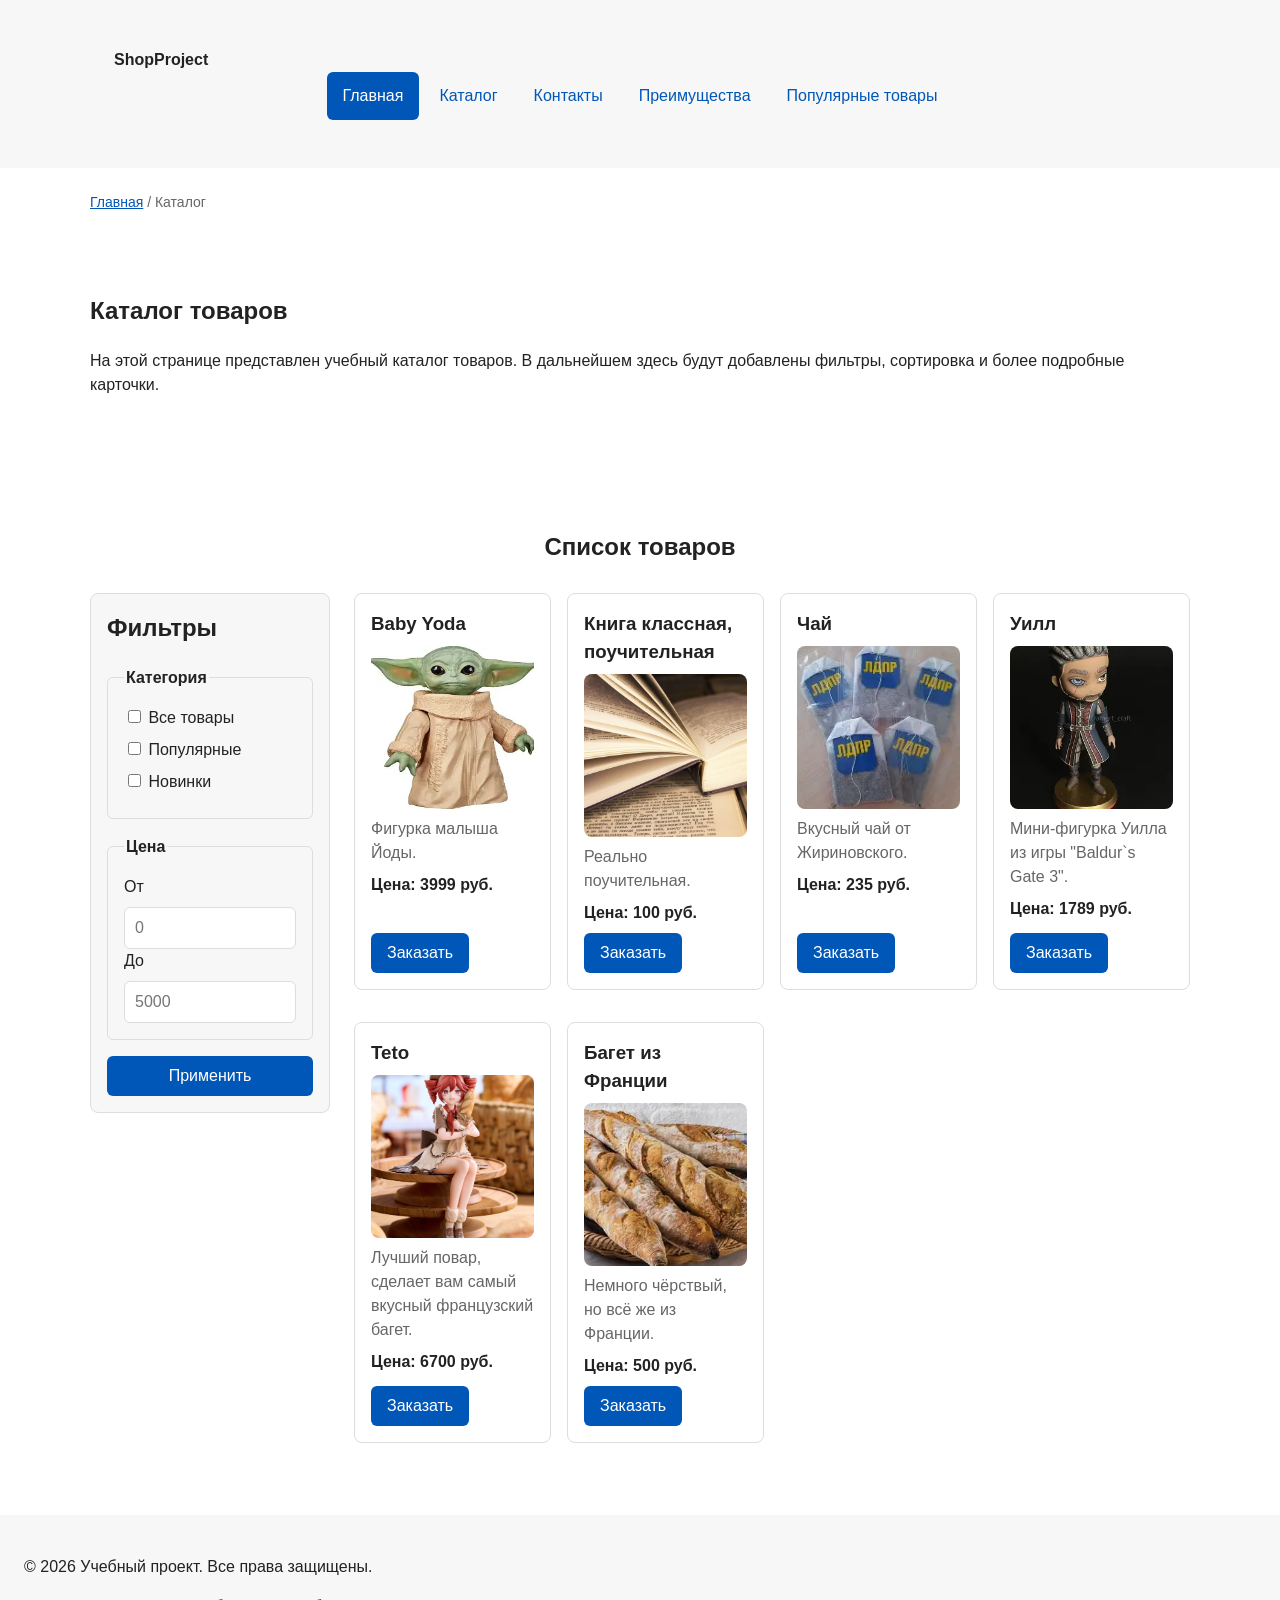
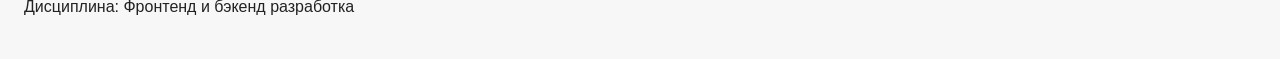
==== catalog.html @ 4adb5314 "feat: add JavaScript basics to shop project" ====
<!DOCTYPE html>
<html lang="ru">
<head>
  <meta charset="UTF-8">
  <meta name="viewport" content="width=device-width, initial-scale=1.0">
  <meta name="description" content="Каталог товаров учебного интернет-магазина.">
  <meta property="og:type" content="website">
  <meta property="og:title" content="Учебный интернет-магазин">
  <meta property="og:description" content="Учебный frontend-проект интернет-магазина.">
  <meta property="og:image" content="https://needmorecoffee2.github.io/kr1-html-css-shop/images/preview.jpg">
  <title>Каталог товаров — Учебный интернет-магазин</title>
  <link rel="stylesheet" href="css/style.css">
  <link rel="stylesheet" href="css/responsive.css">
  <script src="js/data.js" defer></script>
  <script src="js/main.js" defer></script>
</head>
<body>
  <a class="skip-link" href="#main">Перейти к основному содержимому</a>

  <header class="site-header">
    <div class="site-header__inner">
      <a class="site-header__logo" href="index.html">ShopProject</a>

      <nav class="site-nav" aria-label="Основная навигация">
        <ul class="site-nav__list">
          <li class="site-nav__item">
            <a class="site-nav__link site-nav__link--active" href="index.html">
              Главная
            </a>
          </li>
          <li class="site-nav__item">
            <a class="site-nav__link" href="catalog.html">Каталог</a>
          </li>
          <li class="site-nav__item">
            <a class="site-nav__link" href="contacts.html">Контакты</a>
          </li>
          <li class="site-nav__item">
            <a class="site-nav__link" href="index.html#advantages">Преимущества</a>
          </li>
          <li class="site-nav__item">
            <a class="site-nav__link" href="index.html#popular">
              Популярные товары
            </a>
          </li>
        </ul>
      </nav>
    </div>
  </header>

  <main id="main">
    <nav class="breadcrumbs" aria-label="Хлебные крошки">
      <a class="breadcrumbs__link" href="index.html">Главная</a>
      <span class="breadcrumbs__current">Каталог</span>
    </nav>

    <section class="section">
      <h1 class="section__title">Каталог товаров</h1>
      <p>
        На этой странице представлен учебный каталог товаров.
        В дальнейшем здесь будут добавлены фильтры, сортировка и более
        подробные карточки.
      </p>
    </section>

    <div class="title">
      <h2>Список товаров</h2>
    </div>

    <section class="catalog-layout">
      <aside class="catalog-filters">
        <h2 class="section__title">Фильтры</h2>

        <form class="filters-form" action="#" method="get">
          <fieldset class="filters-form__fieldset">
            <legend class="filters-form__legend">Категория</legend>

            <label class="filters-form__label">
              <input class="filters-form__input" type="checkbox" name="category" value="all">
              Все товары
            </label>

            <label class="filters-form__label">
              <input class="filters-form__input" type="checkbox" name="category" value="popular">
              Популярные
            </label>

            <label class="filters-form__label">
              <input class="filters-form__input" type="checkbox" name="category" value="new">
              Новинки
            </label>
          </fieldset>

          <fieldset class="filters-form__fieldset">
            <legend class="filters-form__legend">Цена</legend>

            <label class="filters-form__label" for="price-from">От</label>
            <input class="filters-form__input" id="price-from" name="price-from" type="number" min="0" placeholder="0">

            <label class="filters-form__label" for="price-to">До</label>
            <input class="filters-form__input" id="price-to" name="price-to" type="number" min="0" placeholder="5000">
          </fieldset>

          <button class="button button--primary" type="submit">Применить</button>
        </form>
      </aside>

      <section class="catalog-products">
        <!-- <h2>Список товаров</h2> -->

        <div class="products-grid">
          <!-- <section class="section"> -->
            <!-- <h2 class="section__title">Список товаров</h2> -->

            <article class="product-card">
              <h3 class="product-card__title">Baby Yoda</h3>
              <img class="product-card__img" src="images/BY.webp" alt="Йода">
              <p class="product-card__description">Фигурка малыша Йоды.</p>
              <p class="product-card__price">Цена: 3999 руб.</p>
              <a class="button button--primary product-card__button" type="button" href="product.html?id=1" data-product="1">Заказать</a>
            </article>

            <article class="product-card">
              <h3 class="product-card__title">Книга классная, поучительная</h3>
              <img class="product-card__img" src="images/Book.webp" alt="Йода">
              <p class="product-card__description">Реально поучительная.</p>
              <p class="product-card__price">Цена: 100 руб.</p>
              <a class="button button--primary product-card__button" type="button" href="product.html?id=2" data-product="2">Заказать</a>
            </article>

            <article class="product-card">
              <h3 class="product-card__title">Чай</h3>
              <img class="product-card__img" src="images/tea.webp" alt="Чай">
              <p class="product-card__description">Вкусный чай от Жириновского.</p>
              <p class="product-card__price">Цена: 235 руб.</p>
              <a class="button button--primary product-card__button" type="button" href="product.html?id=3" data-product="3">Заказать</a>
            </article>

            <article class="product-card">
              <h3 class="product-card__title">Уилл</h3>
              <img class="product-card__img" src="images/BG3.webp" alt="Уилл">
              <p class="product-card__description">Мини-фигурка Уилла из игры "Baldur`s Gate 3".</p>
              <p class="product-card__price">Цена: 1789 руб.</p>
              <a class="button button--primary product-card__button" type="button" href="product.html?id=4" data-product="4">Заказать</a>
            </article>

            <article class="product-card">
              <h3 class="product-card__title">Teto</h3>
              <img class="product-card__img" src="images/Banner.webp" alt="Teto">
              <p class="product-card__description">Лучший повар, сделает вам самый вкусный французский багет.</p>
              <p class="product-card__price">Цена: 6700 руб.</p>
              <a class="button button--primary product-card__button" type="button" href="product.html?id=5" data-product="5">Заказать</a>
            </article>

            <article class="product-card">
              <h3 class="product-card__title">Багет из Франции</h3>
              <img class="product-card__img" src="images/France.webp" alt="Багет">
              <p class="product-card__description">Немного чёрствый, но всё же из Франции.</p>
              <p class="product-card__price">Цена: 500 руб.</p>
              <a class="button button--primary product-card__button" type="button" href="product.html?id=6" data-product="6">Заказать</a>
            </article>
          <!-- </section> -->
        </div>
      </section>
    </section>
  </main>

  <footer>
    <p>&copy; 2026 Учебный проект. Все права защищены.</p>
    <p>Дисциплина: Фронтенд и бэкенд разработка</p>
  </footer>
</body>
</html>
---- css/style.css ----
/* ===============================
   1. Переменные проекта
   =============================== */
:root {
  /* Основные цвета проекта */
  --color-bg: #ffffff;
  --color-text: #222222;
  --color-muted: #666666;
  --color-primary: #0057b8;
  --color-primary-dark: #003f86;
  --color-border: #dddddd;
  --color-surface: #f7f7f7;
  --color-surface-accent: #eef5ff;
  --color-danger: #b00020;
  --color-success: #168a2f;
  --color-success-bg: #eefaf0;
  --color-white: #ffffff;
  --color-gray: #d0cccc;

  /* Отступы */
  --space-xs: 4px;
  --space-sm: 8px;
  --space-md: 16px;
  --space-lg: 24px;
  --space-xl: 32px;

  /* Скругления */
  --radius-sm: 6px;
  --radius-md: 8px;
  --radius-lg: 12px;

  /* Размеры */
  --container-width: 1100px;
  --min-img-width: 200px;
  --max-img-width: 400px;
}
/* ===============================
   2. Базовые стили
   =============================== */
* {
  box-sizing: border-box;
}

html {
  scroll-behavior: smooth;
}

:target {
  outline: 2px dashed var(--color-primary);
  outline-offset: 4px;
}

body {
  margin: 0;
  font-family: Arial, sans-serif;
  line-height: 1.5;
  color: var(--color-text);
  background-color: var(--color-bg);
}

header,
main,
footer {
  padding: var(--space-lg);
}

header {
  background-color: var(--color-surface);
}

footer {
  background-color: var(--color-surface);
}

.site-header {
  background-color: var(--color-surface);
}

.site-header__inner {
  max-width: var(--container-width);
  margin: 0 auto;
  padding: var(--space-lg);
}

.site-header__logo {
  font-weight: 700;
  color: var(--color-text);
  text-decoration: none;
}

.site-nav__list {
  display: flex;
  flex-wrap: wrap;
  justify-content: center;
  align-items: center;
  gap: var(--space-md);
  padding: 0;
  margin: var(--space-md) 0 0;
  list-style: none;
}

/* .site-nav__item {
  margin-bottom: var(--space-sm);
} */

/*
  Оформляем ссылки меню.
*/
.site-nav__link {
  display: inline-block;
  padding: var(--space-sm) var(--space-md);
  color: var(--color-primary);
  text-decoration: none;
  border-radius: var(--radius-sm);
}

.site-nav__link:hover {
  color: var(--color-white);
  background-color: var(--color-primary);
}

.site-nav__link:focus-visible {
  outline: 2px solid var(--color-primary);
  outline-offset: 3px;
}

.site-nav__link--active {
  color: var(--color-white);
  background-color: var(--color-primary);
}
/* ===============================
   3. Общие элементы интерфейса
   =============================== */
a {
  color: var(--color-primary);
}

a:hover {
  color: var(--color-primary-dark);
}

a:focus-visible {
  outline: 2px solid var(--color-primary);
  outline-offset: 3px;
}

/*
  Пока это обычная ссылка, но визуально она оформляется как кнопка.
*/
.button {
  display: inline-block;
  padding: var(--space-sm) var(--space-md);
  border: none;
  border-radius: var(--radius-sm);
  font: inherit;
  text-decoration: none;
  cursor: pointer;
}

.button--primary {
  color: var(--color-white);
  background-color: var(--color-primary);
}

.button--primary:hover {
  color: var(--color-bg);
  background-color: var(--color-primary-dark);
}

.button--secondary {
  color: var(--color-primary);
  background-color: transparent;
  border: 1px solid var(--color-primary);
}

.button--secondary:hover {
  color: var(--color-white);
  background-color: var(--color-primary);
}

.button:focus-visible {
  outline: 2px solid var(--color-primary);
  outline-offset: 3px;
}

.button:disabled, .button--disabled {
  opacity: 0.6;
  cursor: not-allowed;
}
/* ===============================
   4. Компоненты страницы
   =============================== */
.hero {
  max-width: var(--container-width);
  margin: 0 auto var(--space-xl);
  padding: var(--space-xl) var(--space-lg);
  background-color: var(--color-surface-accent);
  border-radius: var(--radius-lg);
}

.table {
  width: var(--container-width);
  margin: 0 auto var(--space-xl);
  border-collapse: collapse;
  background-color: var(--color-bg);
  border-radius: var(--radius-md);
}

.table__caption {
  caption-side: top;
  text-align: left;
  font-weight: 700;
  font-size: 24px;
  padding: var(--space-sm) 0;
  color: var(--color-text);
}

.table__th,
.table__td {
  padding: var(--space-sm) var(--space-md);
  border-bottom-width: 1px;
  border-bottom-style: solid;
  border-bottom-color: var(--color-border);
  text-align: left;
  vertical-align: middle;
}

.table__head-th {
  background-color: var(--color-primary);
  color: var(--color-bg);
}

.table__body-th {
  background-color: var(--color-primary-dark);
  color: var(--color-bg);
}

.table__body-tr:hover {
  background-color: var(--color-gray);
}

.section {
  max-width: var(--container-width);
  margin: 0 auto var(--space-xl);
}

.section__title {
  margin-top: 0;
}

.catalog-layout {
  max-width: var(--container-width);
  margin: 0 auto var(--space-xl);
  display: grid;
  /* grid-template-columns: 260px 1fr; */
  /* grid-template-areas: "filters products"; */
  gap: var(--space-lg);
}

.catalog-filters {
  /* grid-area: filters; */
  padding: var(--space-md);
  border: 1px solid var(--color-border);
  border-radius: var(--radius-md);
  background-color: var(--color-surface);
}

/* .catalog-products {
  grid-area: products;
} */

.card-all-list {
  width: 100%;
  /* width: 600px; */
  display: flex;
  flex-direction: column;
  /* margin: var(--space-md) auto; */
  gap: var(--space-xs);
  padding: var(--space-xs);
  border: none;
  border-radius: var(--radius-xs);
  /* background-color: var(--color-gray); */
}

.card-all-list__aside {
  width: 60%;
  /* width: var(--container-width); */
  /* font-size: 0; */
  /* overflow-x: auto;
  overflow-y: auto; */
  display: flex;
  flex-direction: column;
  margin: auto;
  gap: var(--space-sm);
  padding: var(--space-sm);
  border: var(--color-bg);
  border-radius: var(--radius-sm);
  background-color: var(--color-bg);
}

.card-all-list__img {
  /* width: 300px; */
  min-width: var(--min-img-width);
  max-width: var(--max-img-width);
  margin: 0 auto;
}

.card-all-list__text-item {
text-align: center;
width: 100%;
}

.card-all-list__button {
  margin: 0 auto;
}

.card-all-list__input {
  width: 50%;
  margin: auto;
}

.question-form__item {
  width: 50%;
  margin: 0 auto;
}

.title {
  display: flex;
  justify-content: center;
  margin-bottom: var(--space-sm);
}

/* .products-grid {
  display: grid; */
  /* grid-template-columns: repeat(3, 1fr); */
  /* gap: var(--space-lg);
} */

.product-card {
  display: flex;
  flex-direction: column;
  gap: var(--space-sm);
  margin-bottom: var(--space-md);
  padding: var(--space-md);
  border: 1px solid var(--color-border);
  border-radius: var(--radius-md);
  background-color: var(--color-bg);
}

.product-card:hover {
  border-color: var(--color-primary);
}

.product-card--featured {
  border-color: var(--color-primary);
}

.product-card--discount {
  border-color: var(--color-danger);
}

/* .product-card__img {
  width: var(--min-img-width); */
  /* height: var(--min-img-width); */
/* } */

.product-card__title {
  margin: 0;
  color: var(--color-text);
}

.product-card__description {
  margin: 0;
  color: var(--color-muted);
}

.product-card__price {
  margin: 0;
  font-weight: 700;
}

.product-card--discount .product-card__price {
  color: var(--color-danger);
}

.product-card__button {
  margin-top: auto;
  align-self: flex-start;
}

.aside-info {
  max-width: var(--container-width);
  margin: 0 auto var(--space-xl);
  padding: var(--space-md);
  border-left: 4px solid var(--color-primary);
  background-color: var(--color-surface);
}

.general-aside {
  display: flex;
  flex-direction: column;
  align-items: center;
  justify-content: center;
  max-width: var(--container-width);
  margin: 0 auto var(--space-xl);
  gap: var(--space-md);
}

.general-div {
  /* width: 100%;
  display: flex; */
  /* justify-content: center; */
  display: flex;
  flex-direction: column;
  justify-content: center;
  gap: var(--space-sm);
  margin-bottom: var(--space-md);
  padding: var(--space-md);
}

.general-aside__img {
  min-width: var(--min-img-width);
  max-width: var(--max-img-width);
}

.general-aside__small {
  color: var(--color-muted);

}

.breadcrumbs {
  max-width: var(--container-width);
  margin: 0 auto var(--space-md);
  font-size: 14px;
  color: var(--color-muted);
}

.breadcrumbs__link {
  color: var(--color-primary);
}

.breadcrumbs__link-not-first {
  color: var(--color-primary);
}

.breadcrumbs__link-not-first::before {
  content: " / ";
  color: var(--color-muted);
}

.breadcrumbs__current::before {
  content: " / ";
  color: var(--color-muted);
}

.filters-form {
  display: grid;
  gap: var(--space-md);
}

.filters-form__fieldset {
  margin: 0;
  padding: var(--space-md);
  border: 1px solid var(--color-border);
  border-radius: var(--radius-sm);
}

.filters-form__legend {
  font-weight: 700;
}

.filters-form__label {
  display: block;
  margin-bottom: var(--space-sm);
}

.filters-form__input[type="number"] {
  width: 100%;
  padding: 8px 10px;
  border: 1px solid var(--color-border);
  border-radius: var(--radius-sm);
  font: inherit;
}
/* ===============================
   5. Форма и модальное окно
   =============================== */
/* .order-dialog {
  width: min(100% - 32px, 560px);
  padding: var(--space-lg);
  border: none;
  border-radius: var(--radius-lg);
}

.order-dialog::backdrop {
  background-color: rgba(0, 0, 0, 0.5);
} */

.order-dialog__title {
  margin-top: 0;
}

.order-form__field {
  margin-bottom: var(--space-md);
}

.order-form__label {
  display: block;
  margin-bottom: var(--space-xs);
}

.order-form__labelcheckbox {
  display: flex;
  gap: var(--space-xs);
  margin-bottom: var(--space-xs);
}

.order-form__input,
.order-form__select,
.order-form__textarea {
  width: 100%;
  padding: 10px 12px;
  border: 1px solid var(--color-border);
  border-radius: var(--radius-sm);
  font: inherit;
}

.order-form__input:hover,
.order-form__select:hover,
.order-form__textarea:hover {
  border-color: var(--color-primary);
}

.order-form__input:focus-visible,
.order-form__select:focus-visible,
.order-form__textarea:focus-visible {
  outline: 2px solid var(--color-primary);
  outline-offset: 3px;
}

.order-form__actions {
  display: flex;
  gap: var(--space-md);
  margin-top: var(--space-lg);
}

.order-form__small {
  display: block;
  margin-top: var(--space-xs);
  color: var(--color-muted);
}

/* .order-form__input[type="checkbox"] {
  width: auto;
} */



/* ///////////////////////////////////////////////////////////////////////////////////////// */


/* .form-field {
  margin-bottom: var(--space-md);
}

.form-field label {
  display: block;
  margin-bottom: var(--space-xs);
}

.form-field input,
.form-field select,
.form-field textarea {
  width: 100%;
  padding: 10px 12px;
  border: 1px solid var(--color-border);
  border-radius: var(--radius-sm);
  font: inherit;
}

.form-field input:hover,
.form-field select:hover,
.form-field textarea:hover {
  border-color: var(--color-primary);
}

.form-field input:focus-visible,
.form-field select:focus-visible,
.form-field textarea:focus-visible,
.form-actions button:focus-visible {
  outline: 2px solid var(--color-primary);
  outline-offset: 3px;
}

.form-field input[type="checkbox"] {
  width: auto;
}

.form-field small {
  display: block;
  margin-top: var(--space-xs);
  color: var(--color-muted);
} */

/*
  Подсветка ошибочных полей.
  Атрибут aria-invalid будет добавляться через JavaScript.
*/
[aria-invalid="true"] {
  border-color: var(--color-danger);
  outline: 3px solid var(--color-danger);
}

/*
  Кнопки формы.
*/
/* .form-actions {
  display: flex;
  gap: 12px;
  margin-top: 20px;
} */

/*
  Сообщение об успешной отправке.
*/
.success-message {
  max-width: var(--container-width);
  margin: var(--space-lg) auto;
  padding: var(--space-md);
  border-left: 4px solid var(--color-success);
  background-color: var(--color-success-bg);
}

.product-output {
  padding: 16px;
  overflow-x: auto;
  color: #f9fafb;
  background-color: #111827;
  border-radius: 8px;
}
---- css/responsive.css ----
/*
  Адаптивные стили для контрольной работы №3.
  Подход: Mobile First.
  Базовые стили рассчитаны на мобильный экран.
  Расширения добавляются через min-width медиазапросы.
*/

*,
*::before,
*::after {
  box-sizing: border-box;
}

html {
  scroll-behavior: smooth;
}

img,
video {
  max-width: 100%;
  height: auto;
}

body {
  overflow-x: hidden;
}

.container,
.main,
.section {
  width: min(100% - 32px, 1200px);
  margin-inline: auto;
}

.section {
  padding-block: clamp(24px, 5vw, 64px);
}

.site-nav__list {
  display: flex;
  flex-direction: column;
  gap: var(--space-xs, 4px);
  padding: 0;
  margin: 0;
  list-style: none;
}

.site-nav__link {
  display: block;
  padding: 12px 16px;
}

@media (min-width: 768px) {
  .site-nav__list {
    flex-direction: row;
    flex-wrap: wrap;
    align-items: center;
  }
}

.site-header {
    position: static;
}

@media (min-width: 768px) {
    .site-header {
    position: sticky;
    top: 0;
    z-index: 100;
    }
}

.hero {
  display: grid;
  gap: var(--space-lg, 24px);
  align-items: center;
}

.hero__content {
  display: grid;
  gap: var(--space-md, 16px);
}

.hero__title {
  font-size: clamp(28px, 7vw, 56px);
  line-height: 1.1;
}

.hero__image {
  width: 100%;
  max-width: 520px;
  margin-inline: auto;
}

@media (min-width: 900px) {
  .hero {
    grid-template-columns: minmax(0, 1fr) minmax(320px, 520px);
  }
}

.products-grid {
  display: grid;
  grid-template-columns: 1fr;
  gap: var(--space-md, 16px);
}

.product-card {
  min-width: 0;
}

.product-card__title,
.product-card__description {
  overflow-wrap: anywhere;
}

@media (min-width: 640px) {
  .products-grid {
    grid-template-columns: repeat(2, minmax(0, 1fr));
  }
}

@media (min-width: 1024px) {
  .products-grid {
    grid-template-columns: repeat(3, minmax(0, 1fr));
  }
}

@media (min-width: 1280px) {
  .products-grid {
    grid-template-columns: repeat(4, minmax(0, 1fr));
  }
}

.catalog-layout {
  display: grid;
  gap: var(--space-lg, 24px);
}

.catalog-filters {
  order: -1;
}

@media (min-width: 768px) {
  .catalog-layout {
    grid-template-columns: 240px minmax(0, 1fr);
    align-items: start;
  }

  .catalog-filters {
    position: sticky;
    top: 184px; /* 88px */
    order: initial;
  }
}

.product-card__img {
  display: block;
  width: 100%;
  aspect-ratio: 4 / 4; /* 4 / 3 */
  object-fit: cover;
  border-radius: var(--radius-md, 8px);
}

.order-form {
  display: grid;
  gap: var(--space-md, 16px);
}

.order-form__field {
  display: grid;
  gap: var(--space-xs, 8px);
}

.order-form__input,
.order-form__textarea,
.order-form__select {
  width: 100%;
  min-height: 44px;
  padding: 10px 12px;
  font: inherit;
}

.order-form__textarea {
  min-height: 120px;
  resize: vertical;
}

@media (min-width: 768px) {
  .order-form {
    grid-template-columns: repeat(2, minmax(0, 1fr));
  }

  .order-form__field--wide {
    grid-column: 1 / -1;
  }
}

.table-wrapper {
  width: 100%;
  max-width: var(--container-width);
  overflow-x: auto;
  -webkit-overflow-scrolling: touch;
  margin: auto;
}

.table {
  width: 100%;
  min-width: 640px;
  border-collapse: collapse;
}

.table th,
.table td {
  padding: 12px;
  border: 1px solid var(--color-border, #ddd);
  text-align: left;
}

.order-dialog {
  width: min(100% - 32px, 560px);
  max-height: calc(100vh - 32px);
  overflow: auto;
  border: none;
}

.order-dialog::backdrop {
  background: rgb(0 0 0 / 0.5);
}

.skip-link {
  position: absolute;
  left: 16px;
  top: -100px;
  z-index: 1000;
  padding: 8px 12px;
  color: #ffffff;
  background-color: #111111;
  border-radius: 6px;
  text-decoration: none;
}

.skip-link:focus,
.skip-link:focus-visible {
  top: 16px;
}

.general-section {
    display: grid;
    grid-template-columns: 1fr;
    gap: var(--space-md);
}

@media (min-width: 768px) {
    .general-section {
        grid-template-columns: repeat(2, minmax(0, 1fr));
    }
}

.card-all-list {
  width: 100%;
}
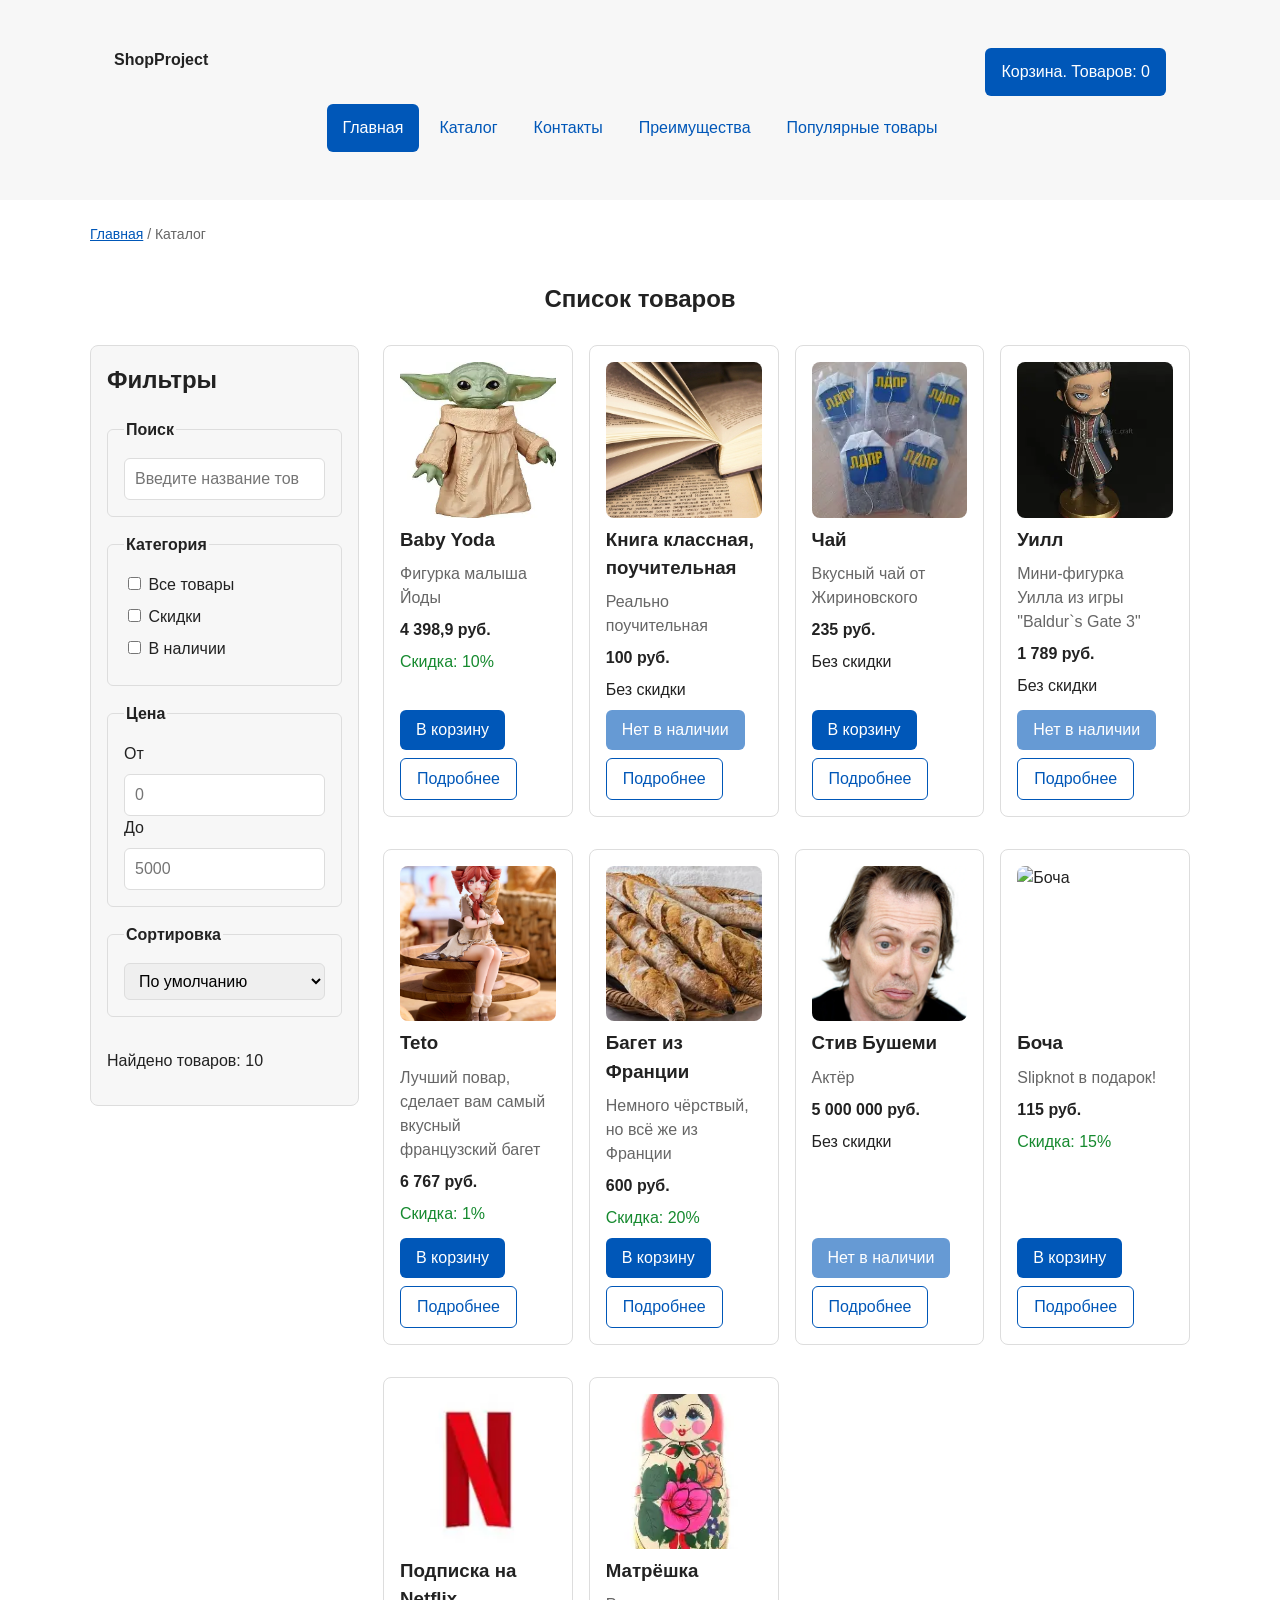
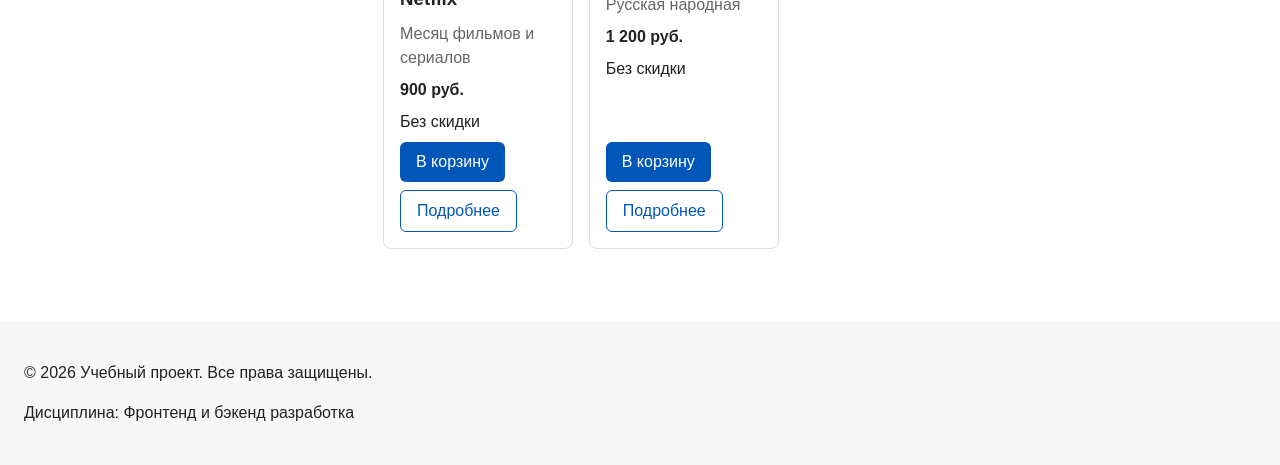
==== commit b3a889df: "feat: add catalog DOM rendering and form validation" ====
--- a/catalog.html
+++ b/catalog.html
@@ -11,15 +11,21 @@
   <title>Каталог товаров — Учебный интернет-магазин</title>
   <link rel="stylesheet" href="css/style.css">
   <link rel="stylesheet" href="css/responsive.css">
+  <script src="js/shopping-count.js" defer></script>
   <script src="js/data.js" defer></script>
   <script src="js/main.js" defer></script>
+  <script src="js/catalog.js" defer></script>
 </head>
 <body>
   <a class="skip-link" href="#main">Перейти к основному содержимому</a>
 
   <header class="site-header">
     <div class="site-header__inner">
-      <a class="site-header__logo" href="index.html">ShopProject</a>
+      <div class="shopping-nav-block">
+        <a class="site-header__logo" href="index.html">ShopProject</a>
+        <a id="shopping-count" class="shopping-nav cart-counter site-nav__link site-nav__link--active" aria-live="polite" href="shopping-cart.html">Корзина.</a>
+      </div>
+      <!-- <a class="site-header__logo" href="index.html">ShopProject</a> -->
 
       <nav class="site-nav" aria-label="Основная навигация">
         <ul class="site-nav__list">
@@ -53,14 +59,7 @@
       <span class="breadcrumbs__current">Каталог</span>
     </nav>
 
-    <section class="section">
-      <h1 class="section__title">Каталог товаров</h1>
-      <p>
-        На этой странице представлен учебный каталог товаров.
-        В дальнейшем здесь будут добавлены фильтры, сортировка и более
-        подробные карточки.
-      </p>
-    </section>
+    <!-- <p class="cart-counter" aria-live="polite">В корзине: 0</p> -->
 
     <div class="title">
       <h2>Список товаров</h2>
@@ -72,21 +71,32 @@
 
         <form class="filters-form" action="#" method="get">
           <fieldset class="filters-form__fieldset">
+            <legend class="filters-form__legend">Поиск</legend>
+            <input
+              id="catalog-search"
+              class="filters-form__input"
+              type="search"
+              placeholder="Введите название товара"
+              autocomplete="off"
+            >
+          </fieldset>
+
+          <fieldset class="filters-form__fieldset">
             <legend class="filters-form__legend">Категория</legend>
 
             <label class="filters-form__label">
-              <input class="filters-form__input" type="checkbox" name="category" value="all">
+              <input id="all" class="filters-form__input" type="checkbox" name="category" value="all">
               Все товары
             </label>
 
             <label class="filters-form__label">
-              <input class="filters-form__input" type="checkbox" name="category" value="popular">
-              Популярные
+              <input id="sales" class="filters-form__input" type="checkbox" name="category" value="sales">
+              Скидки
             </label>
 
             <label class="filters-form__label">
-              <input class="filters-form__input" type="checkbox" name="category" value="new">
-              Новинки
+              <input id="inStock" class="filters-form__input" type="checkbox" name="category" value="inStock">
+              В наличии
             </label>
           </fieldset>
 
@@ -100,7 +110,25 @@
             <input class="filters-form__input" id="price-to" name="price-to" type="number" min="0" placeholder="5000">
           </fieldset>
 
-          <button class="button button--primary" type="submit">Применить</button>
+          <fieldset class="filters-form__fieldset">
+            <legend class="filters-form__legend">Сортировка</legend>
+            <select
+            id="sort-select"
+            class="filters-form__input"
+            type="select"
+            >
+            <option value="default">По умолчанию</option>
+            <option value="price-asc">Сначала дешевле</option>
+            <option value="price-desc">Сначала дороже</option>
+            <!-- <option value="title-asc">По названию А-Я</option> -->
+          </select>
+
+          </fieldset>
+
+          <!-- <button class="button button--primary" type="submit">Применить</button> -->
+
+          <p class="catalog-count" aria-live="polite"></p>
+          <p class="catalog-empty" hidden>По выбранным условиям товары не найдены.</p>
         </form>
       </aside>
 
@@ -111,7 +139,7 @@
           <!-- <section class="section"> -->
             <!-- <h2 class="section__title">Список товаров</h2> -->
 
-            <article class="product-card">
+            <!-- <article class="product-card">
               <h3 class="product-card__title">Baby Yoda</h3>
               <img class="product-card__img" src="images/BY.webp" alt="Йода">
               <p class="product-card__description">Фигурка малыша Йоды.</p>
@@ -157,7 +185,7 @@
               <p class="product-card__description">Немного чёрствый, но всё же из Франции.</p>
               <p class="product-card__price">Цена: 500 руб.</p>
               <a class="button button--primary product-card__button" type="button" href="product.html?id=6" data-product="6">Заказать</a>
-            </article>
+            </article> -->
           <!-- </section> -->
         </div>
       </section>
--- a/css/style.css
+++ b/css/style.css
@@ -379,6 +379,10 @@
   font-weight: 700;
 }
 
+.product-card__status {
+  margin: 0;
+}
+
 .product-card--discount .product-card__price {
   color: var(--color-danger);
 }
@@ -475,6 +479,22 @@
 }
 
 .filters-form__input[type="number"] {
+  width: 100%;
+  padding: 8px 10px;
+  border: 1px solid var(--color-border);
+  border-radius: var(--radius-sm);
+  font: inherit;
+}
+
+.filters-form__input[type="search"] {
+  width: 100%;
+  padding: 8px 10px;
+  border: 1px solid var(--color-border);
+  border-radius: var(--radius-sm);
+  font: inherit;
+}
+
+  .filters-form__input[type="select"] {
   width: 100%;
   padding: 8px 10px;
   border: 1px solid var(--color-border);
@@ -630,10 +650,22 @@
   background-color: var(--color-success-bg);
 }
 
+.success {
+  color: var(--color-success);
+}
+
+.form-error {
+  color: var(--color-danger);
+}
+
 .product-output {
   padding: 16px;
   overflow-x: auto;
   color: #f9fafb;
   background-color: #111827;
   border-radius: 8px;
+}
+
+.shop-message {
+  text-align: center;
 }
--- a/css/responsive.css
+++ b/css/responsive.css
@@ -142,15 +142,21 @@
 
 @media (min-width: 768px) {
   .catalog-layout {
-    grid-template-columns: 240px minmax(0, 1fr);
+    grid-template-columns: 3fr 9fr; /*240px minmax(0, 1fr);*/ /*repeat(12, minmax(0, 1fr));*/
     align-items: start;
   }
 
   .catalog-filters {
+    /* grid-column: span 3; */
     position: sticky;
-    top: 184px; /* 88px */
+    align-self: start;
+    top: 220px;
     order: initial;
   }
+
+  /* .products-grid {
+    grid-column: span 9;
+  } */
 }
 
 .product-card__img {
@@ -258,4 +264,107 @@
 
 .card-all-list {
   width: 100%;
+}
+
+.buttons-block {
+  display: flex;
+  gap: var(--space-sm);
+  margin-top: auto;
+}
+
+@media (min-width: 768px) {
+  .shopping-card {
+    flex-direction: row;
+  }
+
+  .shop-content-block {
+    align-items: start;
+
+  }
+  
+
+}
+
+@media (min-width: 768px) and (max-width: 868px) {
+  .buttons-block {
+    flex-direction: column;
+  }
+}
+
+@media (min-width: 1024px) {
+  .buttons-block {
+    flex-direction: column;
+  }
+}
+
+/* @media (765px <= width <= 868px) and (1024px <= width <= 1140px) and (1280px <= width) {
+  .buttons-block {
+    flex-direction: column;
+  }
+} */
+
+.shopping-card {
+  max-width: var(--container-width);
+  margin: 0 auto var(--space-xl);
+  padding: var(--space-xl) var(--space-lg);
+  background-color: var(--color-surface-accent);
+  border-radius: var(--radius-lg);
+  display: flex;
+  flex-direction: column;
+  align-items: center;
+
+}
+
+.shop-content-block {
+  display: flex;
+  flex-direction: column;
+  gap: var(--space-sm);
+  margin-bottom: var(--space-md);
+}
+
+.shop-buttons-block {
+  display: flex;
+  flex-direction: column;
+  gap: var(--space-sm);
+}
+
+.shoppy {
+  display: flex;
+  gap: var(--space-sm);
+  justify-content: center;
+}
+
+@media (min-width: 640px) {
+  .shopping-card {
+    flex-direction: row;
+  }
+
+  .shop-content-block {
+    margin-right: auto;
+  }
+
+  .shop-buttons-block {
+    flex-direction: row;
+    margin-left: auto;
+  }
+}
+
+.shopping-nav-block {
+  display: flex;
+  flex-direction: column;
+  margin-bottom: var(--space-sm);
+}
+
+.shopping-nav {
+  margin: auto;
+}
+
+@media (min-width: 640px) {
+  .shopping-nav-block{
+    flex-direction: row;
+  }
+
+  .shopping-nav {
+  margin: 0 0 0 auto;
+  }
 }
